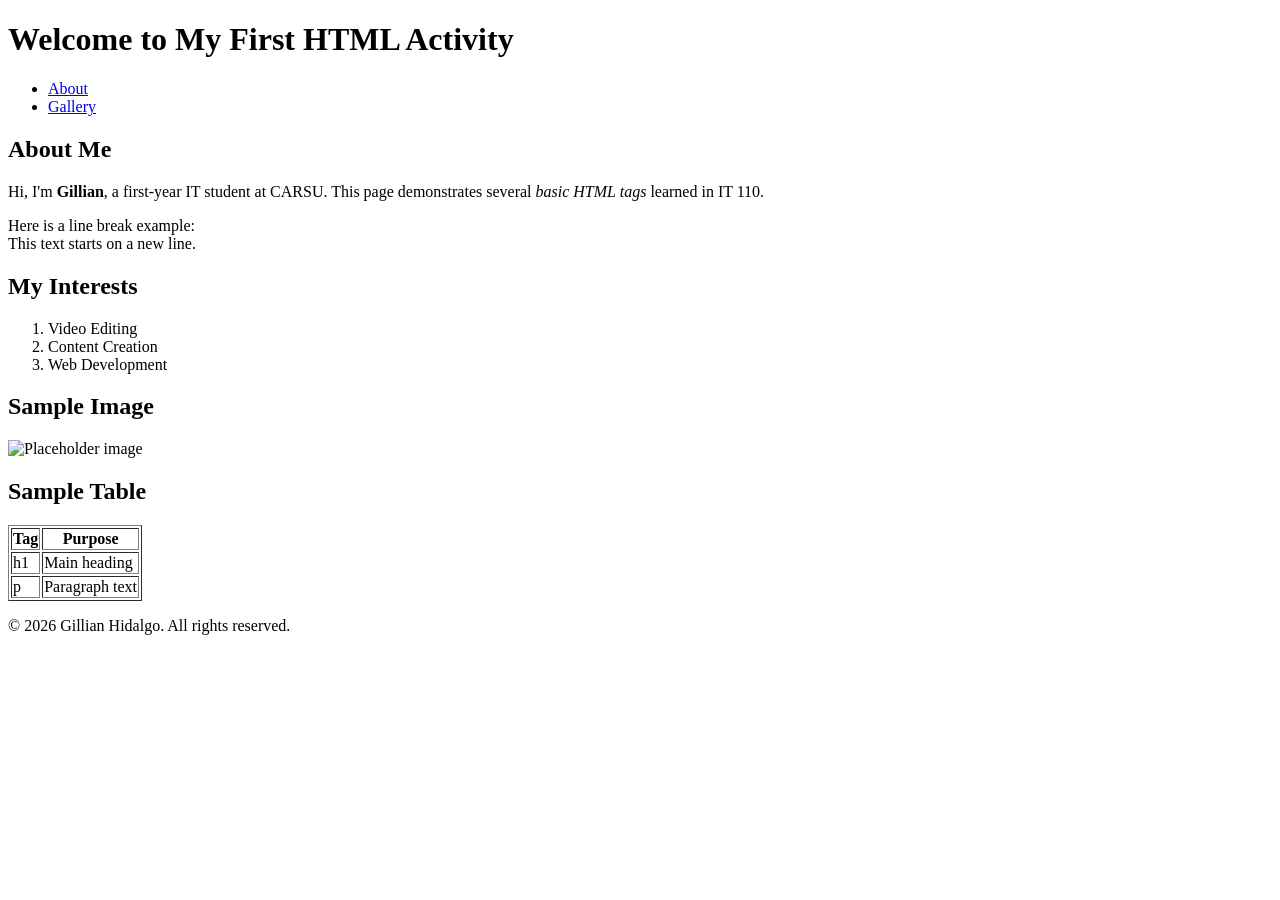
==== index.html @ 9d0da515 "First HTML activity - 18 tags demo" ====
<!DOCTYPE html>
<html lang="en">
<head>
    <meta charset="UTF-8">
    <title>My First HTML Page</title>
</head>
<body>

    <header>
        <h1>Welcome to My First HTML Activity</h1>
    </header>

    <nav>
        <ul>
            <li><a href="#about">About</a></li>
            <li><a href="#gallery">Gallery</a></li>
        </ul>
    </nav>

    <section id="about">
        <h2>About Me</h2>
        <p>
            Hi, I'm <strong>Gillian</strong>, a first-year IT student at CARSU.
            This page demonstrates several <em>basic HTML tags</em> learned in IT 110.
        </p>
        <p>Here is a line break example:<br>This text starts on a new line.</p>
    </section>

    <section id="skills">
        <h2>My Interests</h2>
        <ol>
            <li>Video Editing</li>
            <li>Content Creation</li>
            <li>Web Development</li>
        </ol>
    </section>

    <section id="gallery">
        <h2>Sample Image</h2>
        <img src="https://placehold.co/300x150" alt="Placeholder image">
    </section>

    <section>
        <h2>Sample Table</h2>
        <table border="1">
            <tr>
                <th>Tag</th>
                <th>Purpose</th>
            </tr>
            <tr>
                <td>h1</td>
                <td>Main heading</td>
            </tr>
            <tr>
                <td>p</td>
                <td>Paragraph text</td>
            </tr>
        </table>
    </section>

    <footer>
        <p>&copy; 2026 Gillian Hidalgo. All rights reserved.</p>
    </footer>

</body>
</html>
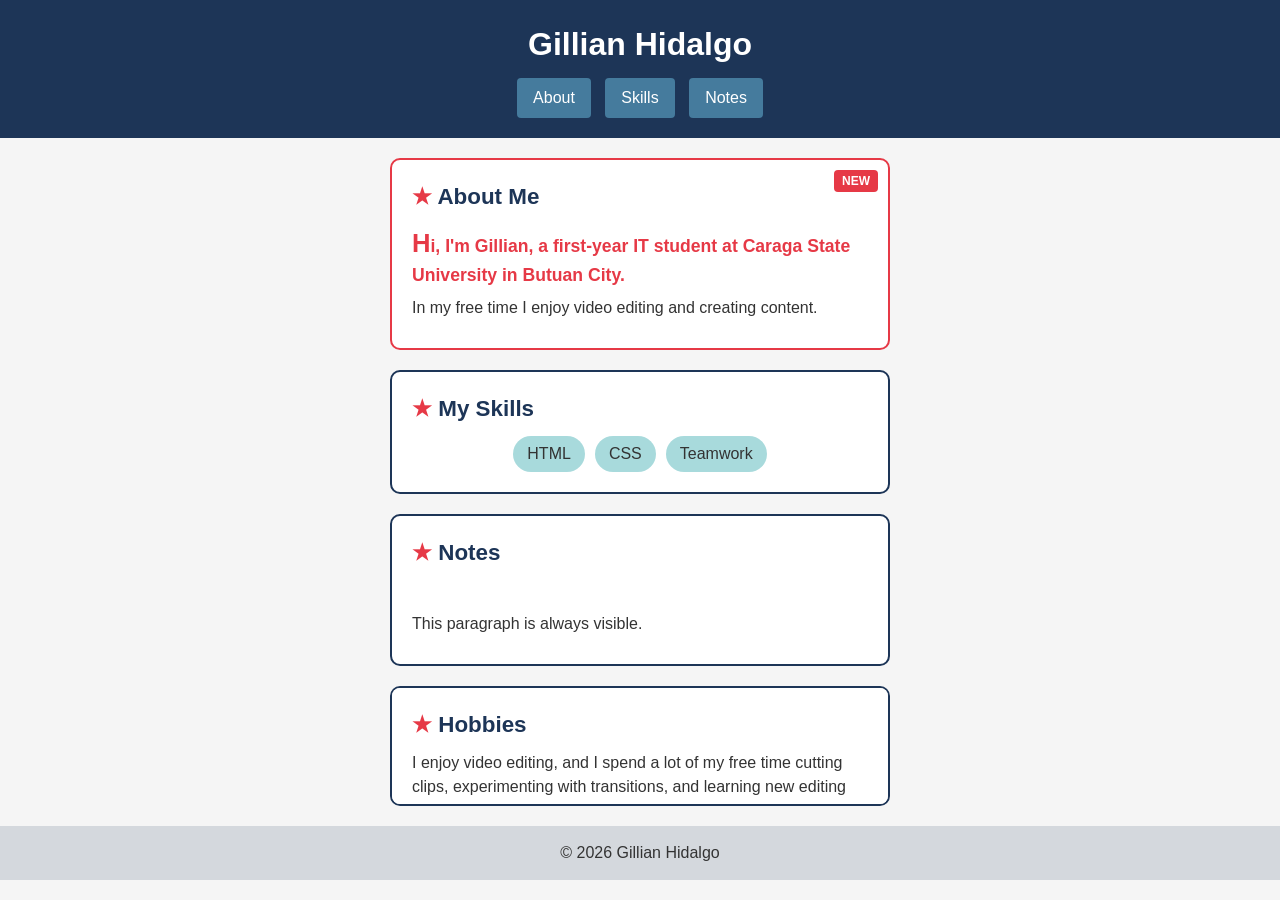
==== commit 617a4597: "Add CSS activity" ====
--- a/index.html
+++ b/index.html
@@ -2,64 +2,52 @@
 <html lang="en">
 <head>
     <meta charset="UTF-8">
-    <title>My First HTML Page</title>
+    <title>My Profile Card</title>
+    <!-- Part A: external stylesheet linked here -->
+    <link rel="stylesheet" href="styles.css">
 </head>
 <body>
 
     <header>
-        <h1>Welcome to My First HTML Activity</h1>
+        <h1>Gillian Hidalgo</h1>
+        <nav>
+            <a href="#about">About</a>
+            <a href="#skills">Skills</a>
+            <a href="#notes">Notes</a>
+        </nav>
     </header>
 
-    <nav>
-        <ul>
-            <li><a href="#about">About</a></li>
-            <li><a href="#gallery">Gallery</a></li>
-        </ul>
-    </nav>
+    <main>
+        <div class="card" id="about">
+            <h2>About Me</h2>
+            <p class="intro">Hi, I'm Gillian, a first-year IT student at Caraga State University in Butuan City.</p>
+            <p>In my free time I enjoy video editing and creating content.</p>
+        </div>
 
-    <section id="about">
-        <h2>About Me</h2>
-        <p>
-            Hi, I'm <strong>Gillian</strong>, a first-year IT student at CARSU.
-            This page demonstrates several <em>basic HTML tags</em> learned in IT 110.
-        </p>
-        <p>Here is a line break example:<br>This text starts on a new line.</p>
-    </section>
+        <div class="card" id="skills">
+            <h2>My Skills</h2>
+            <ul class="skills-list">
+                <li>HTML</li>
+                <li>CSS</li>
+                <li>Teamwork</li>
+            </ul>
+        </div>
 
-    <section id="skills">
-        <h2>My Interests</h2>
-        <ol>
-            <li>Video Editing</li>
-            <li>Content Creation</li>
-            <li>Web Development</li>
-        </ol>
-    </section>
+        <div class="card" id="notes">
+            <h2>Notes</h2>
+            <p class="hide-none">Must disappear and leave no gap.</p>
+            <p class="hide-visibility">Invisible, but must keep its space.</p>
+            <p>This paragraph is always visible.</p>
+        </div>
 
-    <section id="gallery">
-        <h2>Sample Image</h2>
-        <img src="https://placehold.co/300x150" alt="Placeholder image">
-    </section>
-
-    <section>
-        <h2>Sample Table</h2>
-        <table border="1">
-            <tr>
-                <th>Tag</th>
-                <th>Purpose</th>
-            </tr>
-            <tr>
-                <td>h1</td>
-                <td>Main heading</td>
-            </tr>
-            <tr>
-                <td>p</td>
-                <td>Paragraph text</td>
-            </tr>
-        </table>
-    </section>
+        <div class="card scroll-box">
+            <h2>Hobbies</h2>
+            <p>I enjoy video editing, and I spend a lot of my free time cutting clips, experimenting with transitions, and learning new editing tools. I also like content creation, from planning ideas and writing scripts to publishing finished videos online. Besides that, I like building small web pages while I learn HTML and CSS in my IT classes. Every project teaches me something new, so I try to practice a little bit every day and keep improving my skills over time.</p>
+        </div>
+    </main>
 
     <footer>
-        <p>&copy; 2026 Gillian Hidalgo. All rights reserved.</p>
+        <p>&copy; 2026 Gillian Hidalgo</p>
     </footer>
 
 </body>
--- a/styles.css
+++ b/styles.css
@@ -0,0 +1,241 @@
+/* =========================================================
+   IT 110 - CSS Hands-On Activity: Style Your Profile Card
+   Name: Gillian Hidalgo
+   ========================================================= */
+
+
+/* =========================================================
+   SECTION 1: RESET
+   ========================================================= */
+
+/* Universal selector: removes default spacing from every element.
+   box-sizing: border-box makes width INCLUDE padding and border. */
+* {
+    margin: 0;
+    padding: 0;
+    box-sizing: border-box;
+}
+
+
+/* =========================================================
+   SECTION 2: BASE STYLES (type selectors)
+   ========================================================= */
+
+body {
+    font-family: Arial, Helvetica, sans-serif;
+    font-size: 1rem;                      /* rem unit */
+    line-height: 1.5;
+    color: #333333;                       /* hex color */
+    background-color: whitesmoke;         /* named color */
+}
+
+/* Grouping selector: one rule for both headings */
+h1, h2 {
+    font-weight: bold;
+    color: #1d3557;
+}
+
+h1 {
+    font-size: 2rem;
+}
+
+h2 {
+    font-size: 1.4rem;
+    margin-bottom: 10px;
+}
+
+/* ::before pseudo-element: adds a decoration before every h2 */
+h2::before {
+    content: "\2605  ";                   /* star symbol */
+    color: #e63946;
+}
+
+
+/* =========================================================
+   SECTION 3: LAYOUT (header, main, footer)
+   ========================================================= */
+
+header {
+    background-color: #1d3557;
+    padding: 20px;
+    margin-bottom: 20px;
+    text-align: center;                   /* centers text in header */
+}
+
+header h1 {
+    color: white;
+}
+
+footer {
+    background-color: rgba(29, 53, 87, 0.15);   /* rgba color */
+    padding: 15px;
+    margin-top: 20px;
+    text-align: center;                   /* centers text in footer */
+}
+
+
+/* =========================================================
+   SECTION 4: NAVIGATION (Part D: inline-block + pseudo-class)
+   ========================================================= */
+
+/* inline-block lets the links keep their place in a row
+   AND accept width/height-style spacing (padding, margin). */
+nav a {
+    display: inline-block;
+    padding: 8px 16px;
+    margin: 10px 5px 0;
+    background-color: #457b9d;
+    color: white;
+    text-decoration: none;
+    border-radius: 4px;
+}
+
+/* :hover pseudo-class: changes the link while the mouse is over it */
+nav a:hover {
+    background-color: #e63946;
+}
+
+
+/* =========================================================
+   SECTION 5: COMPONENTS (.card and friends)
+   ========================================================= */
+
+/* CASCADE DEMO (Part A):
+   Two rules target the same element (.intro) and set the same
+   property (color). The SECOND rule below (.card p.intro) wins
+   because it has HIGHER SPECIFICITY (class + type + class vs.
+   a single class). Source order only decides when specificity
+   is equal, and here the specificity is not equal. */
+.intro {
+    color: #333333;                       /* loses */
+    font-size: 1.1rem;
+    font-weight: bold;
+}
+
+.card p.intro {
+    color: rgb(230, 57, 70);              /* wins: rgb() color */
+}
+
+/* ::first-letter pseudo-element: enlarges the first letter */
+.intro::first-letter {
+    font-size: 1.6rem;
+}
+
+/* Descendant selector: every <p> anywhere inside a .card */
+.card p {
+    margin-bottom: 8px;
+}
+
+/* TOTAL RENDERED WIDTH of one .card:
+   Because of box-sizing: border-box, the width (500px) already
+   includes padding and border, so the card is exactly 500px wide.
+   (The content area is 500 - 20 - 20 - 2 - 2 = 456px.)
+   margin: 0 auto centers it; margin-bottom spaces the cards apart. */
+.card {
+    width: 500px;
+    padding: 20px;
+    border: 2px solid #1d3557;            /* width, style, color in one line */
+    border-radius: 10px;
+    background-color: white;
+    margin: 0 auto;
+    margin-bottom: 20px;
+}
+
+/* ID selector: makes the About card stand out.
+   Specificity (1,0,0) beats .card (0,1,0), so the red border wins. */
+#about {
+    border-color: #e63946;
+    position: relative;                   /* reference point for the badge */
+}
+
+/* Badge in the top-right corner of #about.
+   position: absolute is measured from the nearest positioned
+   ancestor, which is #about because of position: relative. */
+#about::after {
+    content: "NEW";
+    position: absolute;
+    top: 10px;
+    right: 10px;
+    padding: 2px 8px;
+    background-color: #e63946;
+    color: white;
+    font-size: 0.75rem;
+    font-weight: bold;
+    border-radius: 4px;
+}
+
+
+/* =========================================================
+   SECTION 6: SKILLS LIST (Part D: flexbox)
+   ========================================================= */
+
+/* display: flex puts the <li> items in a row;
+   gap adds space between them; justify-content centers the row. */
+.skills-list {
+    display: flex;
+    gap: 10px;
+    justify-content: center;
+}
+
+/* Child selector: only <li> that are DIRECT children of .skills-list.
+   Styled like small tags. */
+.skills-list > li {
+    list-style: none;
+    padding: 6px 14px;
+    background-color: #a8dadc;
+    border-radius: 20px;
+}
+
+
+/* =========================================================
+   SECTION 7: DISPLAY, VISIBILITY AND OVERFLOW
+   ========================================================= */
+
+.hide-none {
+    display: none;
+}
+
+.hide-visibility {
+    visibility: hidden;
+}
+
+/* VISIBLE DIFFERENCE between the two hidden paragraphs:
+   .hide-none (display: none) is removed from the layout completely,
+   so it takes up NO space and the paragraphs below move up.
+   .hide-visibility (visibility: hidden) is invisible, but it still
+   takes up its space, so an empty gap stays in the Notes card. */
+
+/* Fixed height + overflow: auto = a scrollbar appears when the
+   text is taller than the box. */
+.scroll-box {
+    height: 120px;
+    overflow: auto;
+}
+
+
+/* =========================================================
+   REFLECTION ANSWERS
+
+   1. Why did one of my two conflicting rules win in Part A?
+      The rule .card p.intro won over .intro because it has
+      higher specificity: it combines two classes and a type
+      selector, while .intro has only one class. The browser
+      checks specificity first, and source order only breaks a
+      tie when the specificity is equal.
+
+   2. What is the rendered width of one .card if box-sizing were
+      content-box?
+      With content-box, the width (500px) applies only to the
+      content, and padding and border are added on top:
+      500 + (20 + 20 padding) + (2 + 2 border) = 544px.
+      With border-box it stays 500px because the padding and
+      border are counted inside the width.
+
+   3. When would I choose visibility: hidden instead of
+      display: none?
+      I would use visibility: hidden when I want the element to
+      be invisible but still keep its space, so the layout does
+      not shift around when it is shown or hidden again. I would
+      use display: none when the element should be gone entirely
+      and the other content should fill its place.
+   ========================================================= */
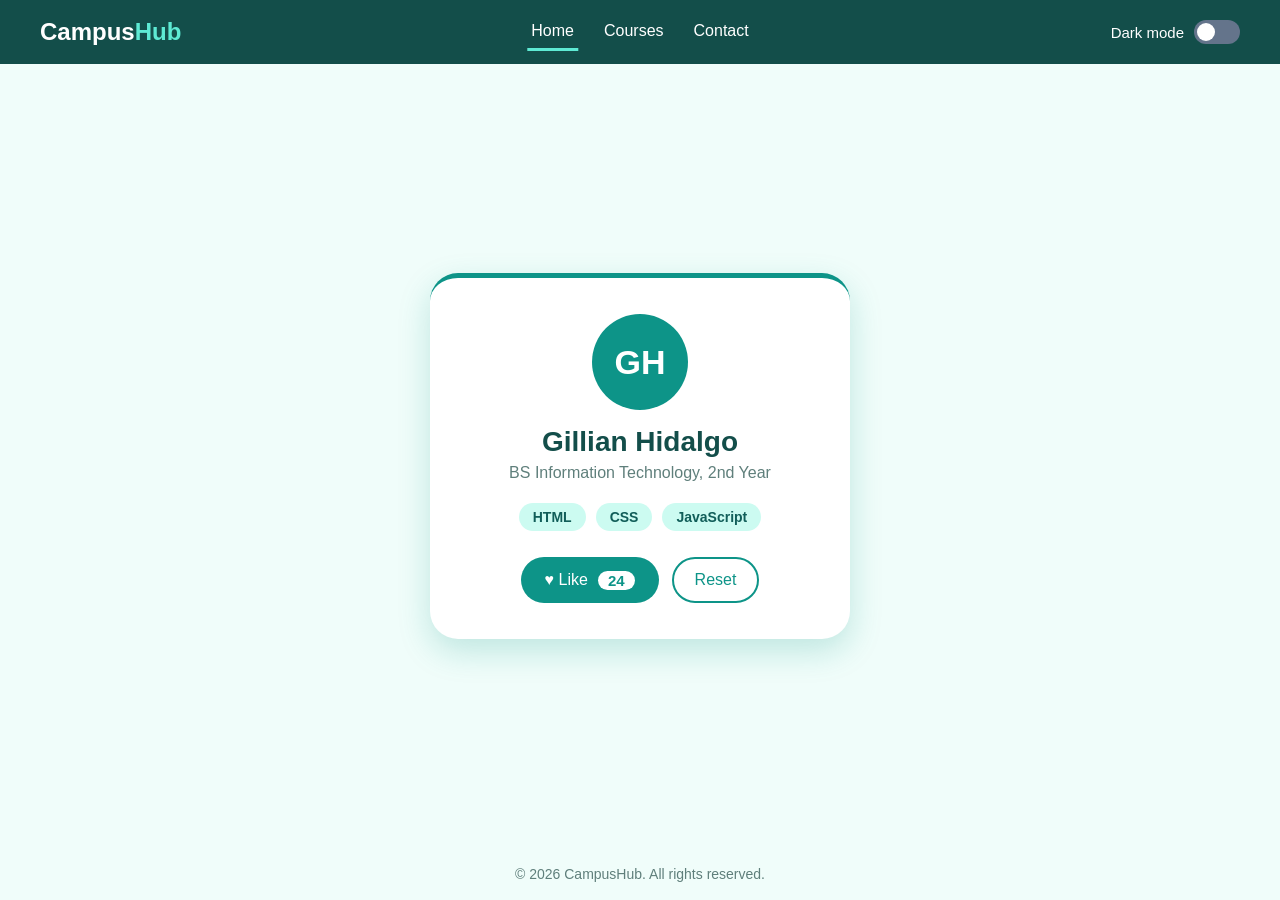
==== commit 6cdbe622: "Recreate the page" ====
--- a/index.html
+++ b/index.html
@@ -2,53 +2,53 @@
 <html lang="en">
 <head>
     <meta charset="UTF-8">
-    <title>My Profile Card</title>
-    <!-- Part A: external stylesheet linked here -->
+    <meta name="viewport" content="width=device-width, initial-scale=1.0">
+    <title>CampusHub</title>
     <link rel="stylesheet" href="styles.css">
 </head>
 <body>
 
     <header>
-        <h1>Gillian Hidalgo</h1>
-        <nav>
-            <a href="#about">About</a>
-            <a href="#skills">Skills</a>
-            <a href="#notes">Notes</a>
+        <a href="#" class="logo">Campus<span>Hub</span></a>
+
+        <nav aria-label="Main navigation">
+            <a href="#home" class="nav-link active">Home</a>
+            <a href="#courses" class="nav-link">Courses</a>
+            <a href="#contact" class="nav-link">Contact</a>
         </nav>
+
+        <!-- NEW: dark mode switch (a real checkbox, styled as a switch) -->
+        <label class="theme-switch">
+            <span>Dark mode</span>
+            <input type="checkbox" id="themeToggle" role="switch">
+            <span class="slider"></span>
+        </label>
     </header>
 
     <main>
-        <div class="card" id="about">
-            <h2>About Me</h2>
-            <p class="intro">Hi, I'm Gillian, a first-year IT student at Caraga State University in Butuan City.</p>
-            <p>In my free time I enjoy video editing and creating content.</p>
-        </div>
+        <section class="card" id="about">
+            <div class="avatar">GH</div>
+            <h1 class="name">Gillian Hidalgo</h1>
+            <p class="intro">BS Information Technology, 2nd Year</p>
 
-        <div class="card" id="skills">
-            <h2>My Skills</h2>
             <ul class="skills-list">
                 <li>HTML</li>
                 <li>CSS</li>
-                <li>Teamwork</li>
+                <li>JavaScript</li>
             </ul>
-        </div>
 
-        <div class="card" id="notes">
-            <h2>Notes</h2>
-            <p class="hide-none">Must disappear and leave no gap.</p>
-            <p class="hide-visibility">Invisible, but must keep its space.</p>
-            <p>This paragraph is always visible.</p>
-        </div>
-
-        <div class="card scroll-box">
-            <h2>Hobbies</h2>
-            <p>I enjoy video editing, and I spend a lot of my free time cutting clips, experimenting with transitions, and learning new editing tools. I also like content creation, from planning ideas and writing scripts to publishing finished videos online. Besides that, I like building small web pages while I learn HTML and CSS in my IT classes. Every project teaches me something new, so I try to practice a little bit every day and keep improving my skills over time.</p>
-        </div>
+            <!-- NEW: the two buttons -->
+            <div class="actions">
+                <button type="button" class="btn btn-primary" id="likeBtn">&hearts; Like <span class="count" id="likeCount">24</span></button>
+                <button type="button" class="btn btn-outline" id="resetBtn">Reset</button>
+            </div>
+        </section>
     </main>
 
     <footer>
-        <p>&copy; 2026 Gillian Hidalgo</p>
+        <p>&copy; 2026 CampusHub. All rights reserved.</p>
     </footer>
 
+    <script src="script.js"></script>
 </body>
 </html>
--- a/styles.css
+++ b/styles.css
@@ -1,241 +1,281 @@
 /* =========================================================
-   IT 110 - CSS Hands-On Activity: Style Your Profile Card
+   IT 110 - Recreate the Page (upgrade of my Activity 3 profile card)
    Name: Gillian Hidalgo
    ========================================================= */
 
-
-/* =========================================================
-   SECTION 1: RESET
-   ========================================================= */
-
-/* Universal selector: removes default spacing from every element.
-   box-sizing: border-box makes width INCLUDE padding and border. */
+/* ---------- Color variables (easy to change, and used for dark mode) ---------- */
+:root {
+    --nav-bg: #134e4a;
+    --page-bg: #f0fdfa;
+    --card-bg: #ffffff;
+    --text: #134e4a;
+    --muted: #5f7f7b;
+    --primary: #0d9488;
+    --tag-bg: #ccfbf1;
+    --tag-text: #115e59;
+    --accent: #5eead4;
+    --shadow: 0 12px 32px rgba(13, 148, 136, 0.22);
+}
+
+/* Dark theme: JS adds the class "dark" to <body> */
+body.dark {
+    --nav-bg: #042f2e;
+    --page-bg: #0b1f1e;
+    --card-bg: #123332;
+    --text: #e6fffb;
+    --muted: #8fb5b0;
+    --tag-bg: #115e59;
+    --tag-text: #99f6e4;
+    --shadow: 0 12px 32px rgba(0, 0, 0, 0.5);
+}
+
+/* ---------- Reset ---------- */
 * {
     margin: 0;
     padding: 0;
     box-sizing: border-box;
 }
 
-
-/* =========================================================
-   SECTION 2: BASE STYLES (type selectors)
-   ========================================================= */
-
 body {
-    font-family: Arial, Helvetica, sans-serif;
-    font-size: 1rem;                      /* rem unit */
-    line-height: 1.5;
-    color: #333333;                       /* hex color */
-    background-color: whitesmoke;         /* named color */
-}
-
-/* Grouping selector: one rule for both headings */
-h1, h2 {
-    font-weight: bold;
-    color: #1d3557;
-}
-
-h1 {
-    font-size: 2rem;
-}
-
-h2 {
-    font-size: 1.4rem;
-    margin-bottom: 10px;
-}
-
-/* ::before pseudo-element: adds a decoration before every h2 */
-h2::before {
-    content: "\2605  ";                   /* star symbol */
-    color: #e63946;
-}
-
-
-/* =========================================================
-   SECTION 3: LAYOUT (header, main, footer)
-   ========================================================= */
-
+    min-height: 100vh;
+    display: flex;
+    flex-direction: column;
+    font-family: "Trebuchet MS", Verdana, sans-serif;
+    background-color: var(--page-bg);
+    color: var(--text);
+    transition: background-color 0.3s, color 0.3s;
+}
+
+/* ---------- Header / navigation ---------- */
 header {
-    background-color: #1d3557;
-    padding: 20px;
-    margin-bottom: 20px;
-    text-align: center;                   /* centers text in header */
-}
-
-header h1 {
-    color: white;
-}
-
+    height: 64px;
+    padding: 0 40px;
+    display: flex;
+    align-items: center;
+    justify-content: space-between;
+    background-color: var(--nav-bg);
+    color: white;
+}
+
+.logo {
+    font-size: 24px;
+    font-weight: bold;
+    color: white;
+    text-decoration: none;
+}
+
+.logo span {
+    color: #5eead4;
+}
+
+nav {
+    position: absolute;
+    left: 50%;
+    transform: translateX(-50%);
+    display: flex;
+    gap: 22px;
+}
+
+.nav-link {
+    padding: 8px 4px 8px;
+    border-bottom: 3px solid transparent;
+    color: white;
+    font-size: 16px;
+    text-decoration: none;
+}
+
+.nav-link:hover {
+    border-bottom-color: rgba(94, 234, 212, 0.5);
+}
+
+.nav-link.active {
+    border-bottom-color: var(--accent);
+}
+
+/* ---------- Dark mode switch ---------- */
+.theme-switch {
+    display: flex;
+    align-items: center;
+    gap: 10px;
+    cursor: pointer;
+    font-size: 15px;
+}
+
+.theme-switch input {
+    position: absolute;       /* hide the real checkbox, but keep it usable */
+    opacity: 0;
+}
+
+.slider {
+    position: relative;
+    width: 46px;
+    height: 24px;
+    border-radius: 12px;
+    background-color: #64748b;
+    transition: background-color 0.3s;
+}
+
+.slider::before {
+    content: "";
+    position: absolute;
+    top: 3px;
+    left: 3px;
+    width: 18px;
+    height: 18px;
+    border-radius: 50%;
+    background-color: white;
+    transition: transform 0.3s;
+}
+
+.theme-switch input:checked + .slider {
+    background-color: var(--primary);
+}
+
+.theme-switch input:checked + .slider::before {
+    transform: translateX(22px);
+}
+
+.theme-switch input:focus-visible + .slider {
+    outline: 2px solid var(--accent);
+    outline-offset: 2px;
+}
+
+/* ---------- Main + profile card ---------- */
+main {
+    flex: 1;
+    display: flex;
+    align-items: center;
+    justify-content: center;
+    padding: 24px;
+}
+
+.card {
+    width: 420px;
+    padding: 36px 30px;
+    text-align: center;
+    background-color: var(--card-bg);
+    border-top: 5px solid var(--primary);
+    border-radius: 28px;
+    box-shadow: var(--shadow);
+    transition: background-color 0.3s;
+}
+
+.avatar {
+    width: 96px;
+    height: 96px;
+    margin: 0 auto;
+    display: flex;
+    align-items: center;
+    justify-content: center;
+    border-radius: 50%;
+    background-color: var(--primary);
+    color: white;
+    font-size: 34px;
+    font-weight: bold;
+}
+
+.name {
+    margin-top: 16px;
+    font-size: 28px;
+    color: var(--text);
+}
+
+.intro {
+    margin-top: 6px;
+    font-size: 16px;
+    color: var(--muted);
+}
+
+/* ---------- Skills list (flexbox + child selector, from Activity 3) ---------- */
+.skills-list {
+    margin-top: 21px;
+    display: flex;
+    justify-content: center;
+    gap: 10px;
+    list-style: none;
+}
+
+.skills-list > li {
+    padding: 6px 14px;
+    border-radius: 20px;
+    background-color: var(--tag-bg);
+    color: var(--tag-text);
+    font-size: 14px;
+    font-weight: bold;
+}
+
+/* ---------- Buttons ---------- */
+.actions {
+    margin-top: 26px;
+    display: flex;
+    justify-content: center;
+    gap: 13px;
+}
+
+.btn {
+    height: 46px;
+    padding: 0 24px;
+    border-radius: 999px;
+    font-size: 16px;
+    font-family: inherit;
+    cursor: pointer;
+    transition: transform 0.1s, background-color 0.2s;
+}
+
+.btn:active {
+    transform: scale(0.96);
+}
+
+.btn-primary {
+    display: flex;
+    align-items: center;
+    gap: 10px;
+    border: none;
+    background-color: var(--primary);
+    color: white;
+}
+
+.btn-primary:hover {
+    background-color: #0f766e;
+}
+
+.count {
+    padding: 1px 10px;
+    border-radius: 12px;
+    background-color: white;
+    color: var(--primary);
+    font-size: 15px;
+    font-weight: bold;
+}
+
+.btn-outline {
+    padding: 0 21px;
+    border: 2px solid var(--primary);
+    background-color: transparent;
+    color: var(--primary);
+}
+
+.btn-outline:hover {
+    background-color: var(--primary);
+    color: white;
+}
+
+body.dark .btn-outline {
+    color: #5eead4;
+    border-color: #2dd4bf;
+}
+
+body.dark .btn-outline:hover {
+    color: white;
+}
+
+/* ---------- Footer ---------- */
 footer {
-    background-color: rgba(29, 53, 87, 0.15);   /* rgba color */
-    padding: 15px;
-    margin-top: 20px;
-    text-align: center;                   /* centers text in footer */
-}
-
-
-/* =========================================================
-   SECTION 4: NAVIGATION (Part D: inline-block + pseudo-class)
-   ========================================================= */
-
-/* inline-block lets the links keep their place in a row
-   AND accept width/height-style spacing (padding, margin). */
-nav a {
-    display: inline-block;
-    padding: 8px 16px;
-    margin: 10px 5px 0;
-    background-color: #457b9d;
-    color: white;
-    text-decoration: none;
-    border-radius: 4px;
-}
-
-/* :hover pseudo-class: changes the link while the mouse is over it */
-nav a:hover {
-    background-color: #e63946;
-}
-
-
-/* =========================================================
-   SECTION 5: COMPONENTS (.card and friends)
-   ========================================================= */
-
-/* CASCADE DEMO (Part A):
-   Two rules target the same element (.intro) and set the same
-   property (color). The SECOND rule below (.card p.intro) wins
-   because it has HIGHER SPECIFICITY (class + type + class vs.
-   a single class). Source order only decides when specificity
-   is equal, and here the specificity is not equal. */
-.intro {
-    color: #333333;                       /* loses */
-    font-size: 1.1rem;
-    font-weight: bold;
-}
-
-.card p.intro {
-    color: rgb(230, 57, 70);              /* wins: rgb() color */
-}
-
-/* ::first-letter pseudo-element: enlarges the first letter */
-.intro::first-letter {
-    font-size: 1.6rem;
-}
-
-/* Descendant selector: every <p> anywhere inside a .card */
-.card p {
-    margin-bottom: 8px;
-}
-
-/* TOTAL RENDERED WIDTH of one .card:
-   Because of box-sizing: border-box, the width (500px) already
-   includes padding and border, so the card is exactly 500px wide.
-   (The content area is 500 - 20 - 20 - 2 - 2 = 456px.)
-   margin: 0 auto centers it; margin-bottom spaces the cards apart. */
-.card {
-    width: 500px;
-    padding: 20px;
-    border: 2px solid #1d3557;            /* width, style, color in one line */
-    border-radius: 10px;
-    background-color: white;
-    margin: 0 auto;
-    margin-bottom: 20px;
-}
-
-/* ID selector: makes the About card stand out.
-   Specificity (1,0,0) beats .card (0,1,0), so the red border wins. */
-#about {
-    border-color: #e63946;
-    position: relative;                   /* reference point for the badge */
-}
-
-/* Badge in the top-right corner of #about.
-   position: absolute is measured from the nearest positioned
-   ancestor, which is #about because of position: relative. */
-#about::after {
-    content: "NEW";
-    position: absolute;
-    top: 10px;
-    right: 10px;
-    padding: 2px 8px;
-    background-color: #e63946;
-    color: white;
-    font-size: 0.75rem;
-    font-weight: bold;
-    border-radius: 4px;
-}
-
-
-/* =========================================================
-   SECTION 6: SKILLS LIST (Part D: flexbox)
-   ========================================================= */
-
-/* display: flex puts the <li> items in a row;
-   gap adds space between them; justify-content centers the row. */
-.skills-list {
-    display: flex;
-    gap: 10px;
-    justify-content: center;
-}
-
-/* Child selector: only <li> that are DIRECT children of .skills-list.
-   Styled like small tags. */
-.skills-list > li {
-    list-style: none;
-    padding: 6px 14px;
-    background-color: #a8dadc;
-    border-radius: 20px;
-}
-
-
-/* =========================================================
-   SECTION 7: DISPLAY, VISIBILITY AND OVERFLOW
-   ========================================================= */
-
-.hide-none {
-    display: none;
-}
-
-.hide-visibility {
-    visibility: hidden;
-}
-
-/* VISIBLE DIFFERENCE between the two hidden paragraphs:
-   .hide-none (display: none) is removed from the layout completely,
-   so it takes up NO space and the paragraphs below move up.
-   .hide-visibility (visibility: hidden) is invisible, but it still
-   takes up its space, so an empty gap stays in the Notes card. */
-
-/* Fixed height + overflow: auto = a scrollbar appears when the
-   text is taller than the box. */
-.scroll-box {
-    height: 120px;
-    overflow: auto;
-}
-
-
-/* =========================================================
-   REFLECTION ANSWERS
-
-   1. Why did one of my two conflicting rules win in Part A?
-      The rule .card p.intro won over .intro because it has
-      higher specificity: it combines two classes and a type
-      selector, while .intro has only one class. The browser
-      checks specificity first, and source order only breaks a
-      tie when the specificity is equal.
-
-   2. What is the rendered width of one .card if box-sizing were
-      content-box?
-      With content-box, the width (500px) applies only to the
-      content, and padding and border are added on top:
-      500 + (20 + 20 padding) + (2 + 2 border) = 544px.
-      With border-box it stays 500px because the padding and
-      border are counted inside the width.
-
-   3. When would I choose visibility: hidden instead of
-      display: none?
-      I would use visibility: hidden when I want the element to
-      be invisible but still keep its space, so the layout does
-      not shift around when it is shown or hidden again. I would
-      use display: none when the element should be gone entirely
-      and the other content should fill its place.
-   ========================================================= */
+    height: 52px;
+    display: flex;
+    align-items: center;
+    justify-content: center;
+    text-align: center;
+    font-size: 14px;
+    color: var(--muted);
+}
